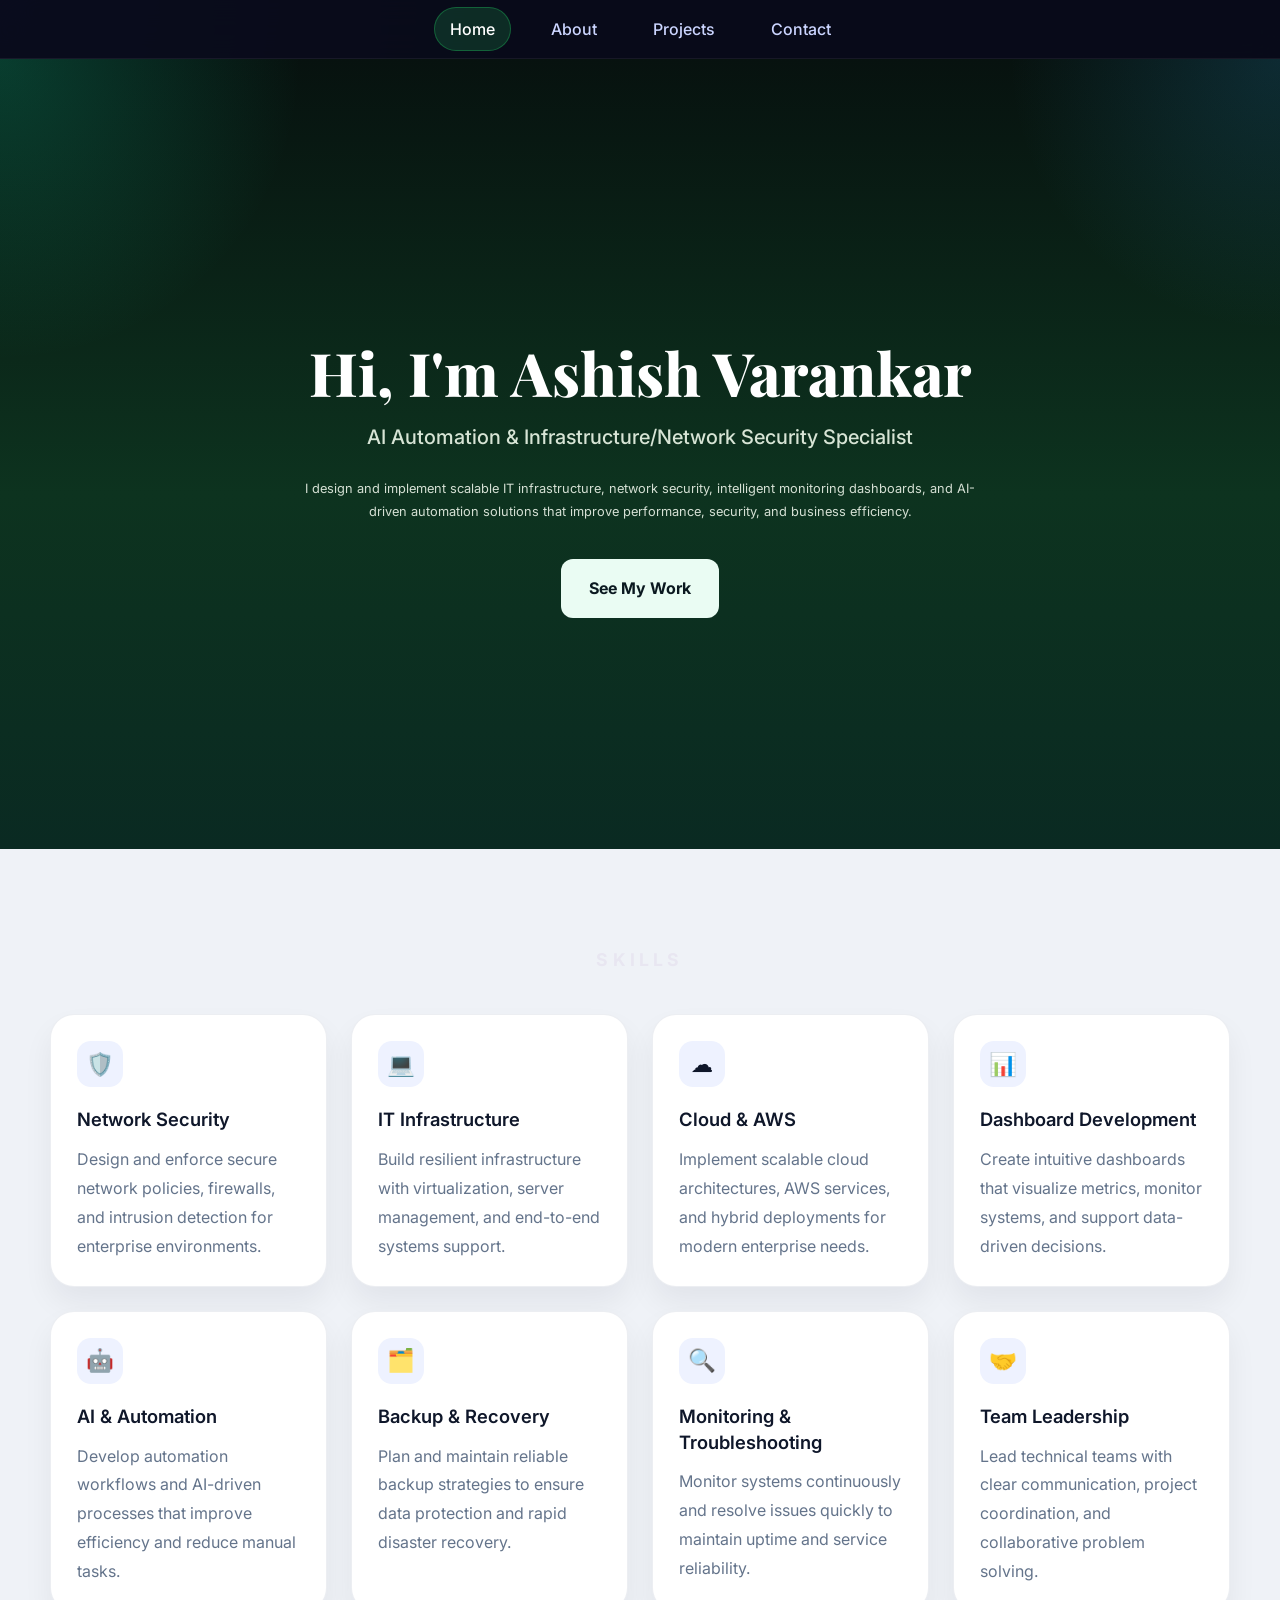
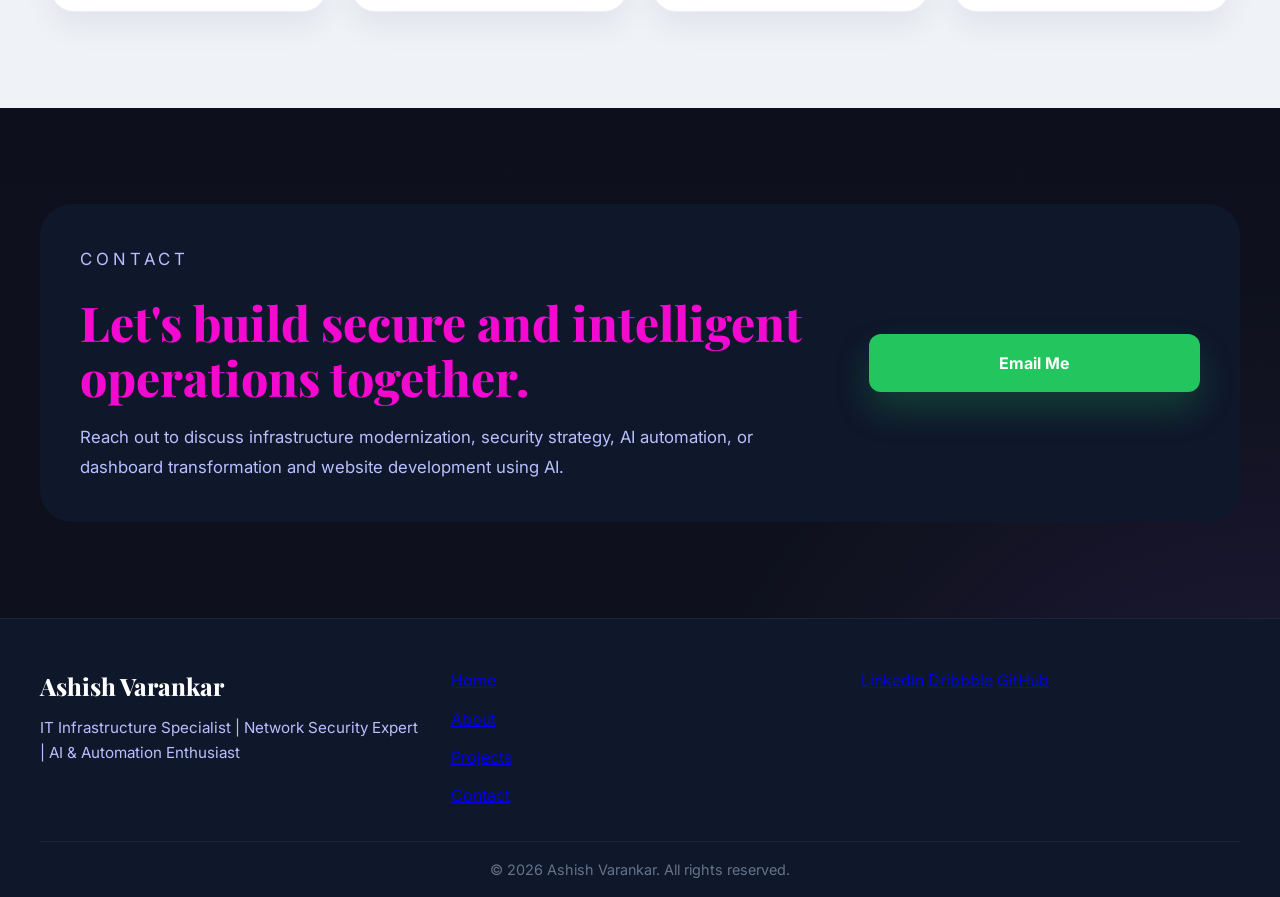
==== Ashish-portfolio/index.html @ 145ebffa "Fix submodule error and remove internal git folder" ====
<!DOCTYPE html>
<html lang="en">
<head>
  <meta charset="UTF-8">
  <meta name="viewport" content="width=device-width, initial-scale=1.0">
 <title>Ashish Varankar | AI Automation & Infrastructure Specialist</title>
  <link rel="stylesheet" href="styles.css">
</head>
<body>
  <header class="site-header">
    <nav class="navbar container">
      <button class="hamburger" aria-label="Toggle menu">
        <span></span>
        <span></span>
        <span></span>
      </button>
      <ul class="nav-links">
        <li><a href="index.html" class="nav-active">Home</a></li>
        <li><a href="about.html">About</a></li>
        <li><a href="projects.html">Projects</a></li>
        <li><a href="contact.html">Contact</a></li>
      </ul>
    </nav>
  </header>

  <main>
    <section id="home" class="hero-section">
      <div class="container hero-inner">
        <h1 class="hero-title-small">Hi, I'm Ashish Varankar</h1>
        <p class="hero-role">AI Automation & Infrastructure/Network Security Specialist</p>
        <p class="hero-description">I design and implement scalable IT infrastructure, network security, intelligent monitoring dashboards, and AI-driven automation solutions that improve performance, security, and business efficiency.</p>
        <a href="projects.html" class="cta-button">See My Work</a>
      </div>
    </section>

    <section id="skills" class="skills-section">
      <div class="container">
        <p class="section-eyebrow section-title">Skills</p>
        <div class="skills-grid">
          <article class="skill-card">
            <div class="skill-icon">🛡️</div>
            <h3>Network Security</h3>
            <p>Design and enforce secure network policies, firewalls, and intrusion detection for enterprise environments.</p>
          </article>
          <article class="skill-card">
            <div class="skill-icon">💻</div>
            <h3>IT Infrastructure</h3>
            <p>Build resilient infrastructure with virtualization, server management, and end-to-end systems support.</p>
          </article>
          <article class="skill-card">
            <div class="skill-icon">☁️</div>
            <h3>Cloud & AWS</h3>
            <p>Implement scalable cloud architectures, AWS services, and hybrid deployments for modern enterprise needs.</p>
          </article>
          <article class="skill-card">
            <div class="skill-icon">📊</div>
            <h3>Dashboard Development</h3>
            <p>Create intuitive dashboards that visualize metrics, monitor systems, and support data-driven decisions.</p>
          </article>
          <article class="skill-card">
            <div class="skill-icon">🤖</div>
            <h3>AI & Automation</h3>
            <p>Develop automation workflows and AI-driven processes that improve efficiency and reduce manual tasks.</p>
          </article>
          <article class="skill-card">
            <div class="skill-icon">🗂️</div>
            <h3>Backup & Recovery</h3>
            <p>Plan and maintain reliable backup strategies to ensure data protection and rapid disaster recovery.</p>
          </article>
          <article class="skill-card">
            <div class="skill-icon">🔍</div>
            <h3>Monitoring & Troubleshooting</h3>
            <p>Monitor systems continuously and resolve issues quickly to maintain uptime and service reliability.</p>
          </article>
          <article class="skill-card">
            <div class="skill-icon">🤝</div>
            <h3>Team Leadership</h3>
            <p>Lead technical teams with clear communication, project coordination, and collaborative problem solving.</p>
          </article>
        </div>
      </div>
    </section>

    <section id="contact" class="contact-section">
      <div class="container contact-card">
        <div>
          <p class="section-eyebrow">Contact</p>
          <h2 class="contact-heading">Let's build secure and intelligent operations together.</h2>
          <p>Reach out to discuss infrastructure modernization, security strategy, AI automation, or dashboard transformation and website development using AI.</p>
        </div>
        <a href="mailto:ashish@example.com" class="cta-button">Email Me</a>
      </div>
    </section>
  </main>

  <footer class="site-footer">
    <div class="container footer-content">
      <div class="footer-brand">
        <h3>Ashish Varankar</h3>
        <p>IT Infrastructure Specialist | Network Security Expert | AI & Automation Enthusiast</p>
      </div>
      <nav class="footer-nav">
        <ul>
          <li><a href="index.html">Home</a></li>
          <li><a href="about.html">About</a></li>
          <li><a href="projects.html">Projects</a></li>
          <li><a href="contact.html">Contact</a></li>
        </ul>
      </nav>
      <div class="footer-social">
        <a href="https://www.linkedin.com/in/ashish-varankar" target="_blank" rel="noopener">LinkedIn</a>
        <a href="https://dribbble.com/ashish-varankar" target="_blank" rel="noopener">Dribbble</a>
        <a href="https://github.com/ashish-varankar" target="_blank" rel="noopener">GitHub</a>
      </div>
    </div>
    <div class="container footer-copyright">
      <p>© 2026 Ashish Varankar. All rights reserved.</p>
    </div>
  </footer>

  <script src="script.js"></script>
</body>
</html>
---- Ashish-portfolio/styles.css ----
@import url('https://fonts.googleapis.com/css2?family=Inter:wght@400;500;600;700&family=Playfair+Display:wght@700;800&display=swap');

* {
  margin: 0;
  padding: 0;
  box-sizing: border-box;
}

:root {
  font-family: 'Inter', 'Segoe UI', system-ui, sans-serif;
  color: #eff2ff;
  background: #080a16;
  font-size: 16px;
  line-height: 1.6;
}

html {
  scroll-behavior: smooth;
}

body {
  min-height: 100vh;
  background: radial-gradient(circle at top left, rgba(79, 120, 255, 0.18), transparent 18%),
              radial-gradient(circle at bottom right, rgba(156, 85, 255, 0.14), transparent 22%),
              linear-gradient(180deg, #070915 0%, #090c18 100%);
  line-height: 1.65;
}

img {
  max-width: 100%;
  display: block;
}

button,
a {
  font: inherit;
}

.container {
  width: min(1200px, calc(100% - 2rem));
  margin: 0 auto;
}

.site-header {
  position: sticky;
  top: 0;
  z-index: 100;
  background: rgba(9, 12, 26, 0.9);
  backdrop-filter: blur(18px);
  border-bottom: 1px solid rgba(255, 255, 255, 0.06);
}

.navbar {
  display: flex;
  align-items: center;
  justify-content: center;
  gap: 1rem;
  padding: 1rem 0;
}

.brand {
  font-size: 1.1rem;
  font-weight: 700;
  letter-spacing: 0.08em;
  color: #ffffff;
  text-decoration: none;
}

.nav-links {
  display: flex;
  gap: 1.5rem;
  list-style: none;
}

.nav-links a {
  color: #cbd5ff;
  text-decoration: none;
  font-weight: 500;
  padding: 0.75rem 1rem;
  border-radius: 999px;
  transition: color 0.25s ease, background 0.25s ease;
}

.nav-links a:hover {
  color: #ffffff;
  background: rgba(255, 255, 255, 0.08);
}

.nav-links a.nav-active {
  color: #ffffff;
  background: rgba(34, 197, 94, 0.18);
  box-shadow: inset 0 0 0 1px rgba(34, 197, 94, 0.35);
}

.hamburger {
  display: none;
  flex-direction: column;
  gap: 5px;
  background: none;
  border: none;
  cursor: pointer;
  padding: 0.5rem;
}

.hamburger span {
  width: 24px;
  height: 2.5px;
  background: #ffffff;
  border-radius: 2px;
  transition: all 0.3s ease;
}

.hamburger.active span:nth-child(1) {
  transform: rotate(45deg) translate(8px, 8px);
}

.hamburger.active span:nth-child(2) {
  opacity: 0;
}

.hamburger.active span:nth-child(3) {
  transform: rotate(-45deg) translate(7px, -7px);
}

.hero-section {
  padding: 8rem 0 5rem;
  display: grid;
  place-items: center;
  min-height: calc(100vh - 110px);
  background: radial-gradient(circle at top left, rgba(14, 214, 159, 0.22), transparent 20%),
              radial-gradient(circle at top right, rgba(42, 154, 212, 0.18), transparent 18%),
              linear-gradient(180deg, #07120f 0%, #0d331f 55%, #0a2a22 100%);
}

.hero-inner {
  text-align: center;
  max-width: 720px;
  margin: 0 auto;
}

.eyebrow,
.section-eyebrow {
  display: inline-flex;
  align-items: center;
  gap: 0.6rem;
  font-size: 1.1rem;
  letter-spacing: 0.24em;
  text-transform: uppercase;
  color: #e8e6f1;
  margin-bottom: 1.3rem;
}

.skills-section .section-eyebrow {
  display: block;
  text-align: center;
  font-weight: 700;
  margin-bottom: 1.5rem;
}

.hero-copy h1,
.hero-inner h1 {
  font-family: 'Playfair Display', serif;
  font-size: 3.75rem;
  font-weight: 800;
  line-height: 1.1;
  margin-bottom: 1rem;
  color: #ffffff;
}

.hero-title-small {
  font-family: 'Playfair Display', serif;
  font-size: 3.5rem;
  font-weight: 500;
  line-height: 1.1;
  margin-bottom: 1rem;
  color: #ffffff;
}

.contact-heading {
  color: #7ddc97;
  font-size: 2.5rem;
  line-height: 1.2;
}

.hero-role {
  font-size: 1.25rem;
  font-weight: 500;
  color: #d7e4d5;
  margin-bottom: 1.5rem;
  line-height: 1.6;
}

.hero-description {
  max-width: 680px;
  margin: 0 auto 2.25rem;
  color: #d5e0d4;
  line-height: 1.8;
  font-size: 0.8rem;
  font-weight: 400;
}

.cta-button {
  display: inline-flex;
  align-items: center;
  justify-content: center;
  padding: 1rem 1.75rem;
  border-radius: 12px;
  background: #eafcf3;
  color: #0b1920;
  font-weight: 700;
  font-size: 1rem;
  text-decoration: none;
  transition: transform 0.3s ease, box-shadow 0.3s ease, background-color 0.3s ease;
  border: none;
  cursor: pointer;
}

.cta-button:hover {
  transform: translateY(-3px);
  box-shadow: 0 18px 40px rgba(0, 0, 0, 0.14);
  background: #d4f5e5;
}

.cta-button:active {
  transform: translateY(-1px);
}

.hero-panel,
.hero-card,
.hero-card-secondary,
.hero-card-label {
  display: none;
}

.section-eyebrow + h2 {
  margin-bottom: 1rem;
}

.about-section,
.projects-section,
.skills-section,
.contact-section {
  padding: 6rem 0;
}

.section-grid {
  display: grid;
  grid-template-columns: 1.4fr 0.9fr;
  gap: 2.5rem;
  align-items: start;
}

.about-section h2,
.projects-section h2,
.skills-section h2,
.contact-section h2 {
  font-family: 'Playfair Display', serif;
  font-size: 3rem;
  font-weight: 800;
  line-height: 1.15;
  color: #f309d0;
  margin-bottom: 1.25rem;
}

.about-section p,
.projects-section .section-intro,
.contact-section p {
  color: #475569;
  line-height: 1.8;
  max-width: 760px;
  font-size: 1.05rem;
}

.about-list {
  display: grid;
  gap: 1rem;
  margin-top: 2rem;
}

.about-list h3 {
  font-size: 1.15rem;
  margin-bottom: 0.5rem;
  color: #0f172a;
  font-weight: 600;
}

.about-list p {
  color: #64748b;
  line-height: 1.75;
}

.about-stats {
  display: grid;
  gap: 1rem;
}

.stat-card {
  background: #ffffff;
  border: 1px solid rgba(148, 163, 184, 0.18);
  border-radius: 24px;
  padding: 1.6rem;
}

.stat-card span {
  font-size: 2.5rem;
  font-weight: 700;
  color: #0f172a;
  display: block;
  margin-bottom: 0.75rem;
}

.stat-card p {
  color: #475569;
  line-height: 1.6;
}

.projects-section {
  background: rgba(255, 255, 255, 0.02);
}

.section-intro {
  margin-bottom: 2.5rem;
}

.project-grid,
.skills-grid {
  display: grid;
  gap: 1.5rem;
}

.project-grid {
  grid-template-columns: repeat(auto-fit, minmax(260px, 1fr));
}

.project-card {
  background: #ffffff;
  border-radius: 24px;
  box-shadow: 0 18px 40px rgba(15, 23, 42, 0.08);
  overflow: hidden;
  transition: transform 0.3s ease, box-shadow 0.3s ease;
}

.project-card:hover {
  transform: translateY(-6px);
  box-shadow: 0 24px 48px rgba(15, 23, 42, 0.14);
}

.project-image {
  min-height: 180px;
  display: grid;
  place-items: center;
  text-align: center;
  color: #f8fafc;
  font-size: 1.4rem;
  font-weight: 700;
  padding: 2rem;
}

.project-image h3 {
  margin: 0;
  color: #ffffff;
  font-size: 1.25rem;
}

.project-image-emerald {
  background: linear-gradient(135deg, #0f4c2d 0%, #22c55e 100%);
}

.project-image-forest {
  background: linear-gradient(135deg, #0a3a2f 0%, #16a34a 100%);
}

.project-image-navy {
  background: linear-gradient(135deg, #0f172a 0%, #0f4c81 100%);
}

.project-image-grass {
  background: linear-gradient(135deg, #115e25 0%, #16a34a 100%);
}

.project-content {
  padding: 1.75rem;
  color: #0f172a;
}

.project-content p {
  margin: 0 0 1rem;
  color: #475569;
  line-height: 1.8;
  font-size: 0.98rem;
}

.project-tags {
  display: flex;
  flex-wrap: wrap;
  gap: 0.6rem;
  margin-bottom: 1.5rem;
}

.project-tag {
  display: inline-flex;
  padding: 0.45rem 0.9rem;
  border-radius: 999px;
  background: #eff6ff;
  color: #0f172a;
  font-size: 0.78rem;
  font-weight: 600;
}

.secondary-button {
  display: inline-flex;
  align-items: center;
  justify-content: center;
  padding: 0.95rem 1.4rem;
  border-radius: 999px;
  background: #0f8230;
  color: #ffffff;
  text-decoration: none;
  font-weight: 700;
  font-size: 0.95rem;
  border: none;
  transition: background 0.3s ease, transform 0.3s ease;
  cursor: pointer;
}

.secondary-button:hover {
  background: #136c2f;
  transform: translateY(-1px);
}

.skills-section {
  background: #eff2f7;
  color: #0f172a;
}

.skills-section .container {
  max-width: 1180px;
}

.skills-grid {
  grid-template-columns: repeat(auto-fit, minmax(240px, 1fr));
  gap: 1.5rem;
  margin-top: 2.5rem;
}

.skill-card {
  background: #ffffff;
  border-radius: 24px;
  border: 1px solid rgba(148, 163, 184, 0.18);
  padding: 1.6rem;
  box-shadow: 0 16px 30px rgba(15, 23, 42, 0.06);
}

.skill-card:hover {
  transform: translateY(-4px);
}

.skill-icon {
  width: 2.9rem;
  height: 2.9rem;
  display: grid;
  place-items: center;
  border-radius: 14px;
  margin-bottom: 1.25rem;
  font-size: 1.4rem;
  background: #eef2ff;
}

.skill-card h3 {
  margin-bottom: 0.75rem;
  font-size: 1.15rem;
  color: #0f172a;
  font-weight: 600;
  line-height: 1.4;
}

.skill-card p {
  color: #64748b;
  line-height: 1.8;
}

.contact-section {
  background: rgba(255, 255, 255, 0.02);
}

.contact-card {
  display: grid;
  grid-template-columns: 1.6fr 0.7fr;
  gap: 2rem;
  background: #0f172a;
  border-radius: 32px;
  padding: 2.5rem;
  align-items: center;
}

.contact-card a.cta-button {
  background: #22c55e;
  color: #ffffff;
  box-shadow: 0 18px 35px rgba(34, 197, 94, 0.22);
}

.contact-card a.cta-button:hover {
  background: #16a34a;
}

.contact-card h2 {
  margin-bottom: 1rem;
}

.contact-card p {
  color: #b9bfff;
}

@media (max-width: 980px) {
  .hero-grid,
  .section-grid,
  .contact-card {
    grid-template-columns: 1fr;
  }

  .hero-panel,
  .about-stats {
    grid-template-columns: 1fr;
  }
}

@media (max-width: 720px) {
  .nav-links {
    flex-wrap: wrap;
    gap: 1rem;
  }

  .hero-section {
    padding-top: 4rem;
    padding-bottom: 3rem;
  }

  .hero-copy h1 {
    font-size: 2.75rem;
  }

  .hero-title {
    font-size: 1.3rem;
  }

  .project-card,
  .skill-card,
  .hero-card,
  .stat-card,
  .contact-card {
    border-radius: 22px;
  }
}

@media (max-width: 520px) {
  .hero-grid,
  .section-grid,
  .project-grid,
  .skills-grid {
    gap: 1.25rem;
  }

  .hero-actions {
    flex-direction: column;
    align-items: stretch;
  }
}

/* About Page Styles */
.about-page-hero {
  padding: 6rem 0 3rem;
  background: radial-gradient(circle at top left, rgba(14, 214, 159, 0.22), transparent 20%),
              radial-gradient(circle at top right, rgba(42, 154, 212, 0.18), transparent 18%),
              linear-gradient(180deg, #07120f 0%, #0d331f 55%, #0a2a22 100%);
  text-align: center;
  min-height: 50vh;
  display: grid;
  place-items: center;
}

.about-hero-inner h1 {
  font-family: 'Playfair Display', serif;
  font-size: 3.5rem;
  font-weight: 800;
  margin-bottom: 1rem;
  color: #ffffff;
  line-height: 1.2;
}

.about-hero-inner p {
  font-size: 1.15rem;
  color: #d5e0d4;
  max-width: 600px;
  margin: 0 auto;
  line-height: 1.7;
}

.about-page-content {
  padding: 4rem 0;
  background: #ffffff;
}

.about-content-grid {
  display: grid;
  grid-template-columns: 0.8fr 1.4fr;
  gap: 3rem;
  align-items: start;
}

.profile-placeholder {
  width: 300px;
  height: 300px;
  border-radius: 24px;
  background: linear-gradient(135deg, #0d331f 0%, #07120f 100%);
  display: grid;
  place-items: center;
  font-size: 4.5rem;
  font-weight: 700;
  color: #7ddc97;
  margin-bottom: 2rem;
}

.about-meta {
  display: grid;
  gap: 1rem;
}

.meta-item {
  background: #f6f7ff;
  padding: 1.25rem;
  border-radius: 16px;
}

.meta-label {
  display: block;
  font-size: 0.85rem;
  letter-spacing: 0.15em;
  text-transform: uppercase;
  color: #7f86ff;
  margin-bottom: 0.5rem;
}

.meta-value {
  font-size: 1.15rem;
  font-weight: 700;
  color: #0f172a;
}

.about-text-section h2 {
  font-family: 'Playfair Display', serif;
  font-size: 2.25rem;
  font-weight: 800;
  margin-bottom: 1.5rem;
  color: #0f172a;
  line-height: 1.2;
}

.about-text-section h3 {
  font-family: 'Inter', sans-serif;
  font-size: 1.25rem;
  margin: 2rem 0 0.85rem;
  color: #0f172a;
  font-weight: 700;
}

.about-text-section p {
  line-height: 1.85;
  color: #475569;
  margin-bottom: 1.5rem;
  font-size: 1rem;
}

.timeline-section {
  padding: 5rem 0;
  background: #f6f7ff;
}

.timeline-section h2 {
  font-size: 2.5rem;
  margin-bottom: 3rem;
  text-align: center;
  color: #0f172a;
}

.timeline {
  position: relative;
  max-width: 860px;
  margin: 0 auto;
  padding-left: 80px;
}

.timeline::before {
  content: '';
  position: absolute;
  left: 34px;
  top: 0;
  width: 3px;
  height: 100%;
  background: linear-gradient(180deg, #7ddc97 0%, rgba(125, 220, 151, 0.2) 100%);
}

.timeline-item {
  display: grid;
  grid-template-columns: 90px 1fr;
  gap: 1.5rem;
  align-items: flex-start;
  margin-bottom: 2.25rem;
  position: relative;
}

.timeline-marker {
  position: relative;
  width: 42px;
  min-width: 42px;
  height: 42px;
  background: #ffffff;
  border: 2px solid #7ddc97;
  border-radius: 50%;
  display: grid;
  place-items: center;
  font-weight: 700;
  color: #0f172a;
  font-size: 0.95rem;
}

.timeline-content {
  padding-top: 0.35rem;
}

.timeline-content h3 {
  font-size: 1.2rem;
  margin-bottom: 0.55rem;
  color: #0f172a;
}

.timeline-content p {
  color: #475569;
  line-height: 1.75;
  margin: 0;
}

@media (max-width: 768px) {
  .hamburger {
    display: flex;
  }

  .navbar {
    position: relative;
    justify-content: flex-end;
  }

  .nav-links {
    position: absolute;
    top: 100%;
    left: 0;
    right: 0;
    flex-direction: column;
    align-items: flex-start;
    gap: 0;
    background: rgba(9, 12, 26, 0.95);
    backdrop-filter: blur(18px);
    border-bottom: 1px solid rgba(255, 255, 255, 0.06);
    padding: 1rem 0;
    border-radius: 0;
    transform: translateY(-100vh);
    opacity: 0;
    visibility: hidden;
    transition: all 0.3s ease;
    z-index: 50;
  }

  .nav-links.active {
    transform: translateY(0);
    opacity: 1;
    visibility: visible;
  }

  .nav-links li {
    width: 100%;
  }

  .nav-links a {
    display: block;
    width: 100%;
    padding: 1rem 1.5rem;
    border-radius: 0;
  }

  .about-content-grid {
    grid-template-columns: 1fr;
  }

  .profile-placeholder {
    width: 100%;
    max-width: 280px;
    margin: 0 auto 1.5rem;
  }

  .timeline::before {
    left: 20px;
  }

  .timeline-item:nth-child(odd) .timeline-content,
  .timeline-item:nth-child(even) .timeline-content {
    margin-left: 100px;
    margin-right: 0;
    text-align: left;
  }

  .timeline-marker {
    left: 20px;
    width: 50px;
    height: 50px;
    font-size: 0.95rem;
  }

  .contact-layout {
    grid-template-columns: 1fr;
  }

  .project-grid {
    grid-template-columns: 1fr;
  }
}

.projects-hero,
.contact-page-hero {
  padding: 6rem 0 3rem;
  color: #ffffff;
}

.projects-hero {
  background: radial-gradient(circle at top left, rgba(14, 214, 159, 0.22), transparent 20%),
              radial-gradient(circle at top right, rgba(42, 154, 212, 0.18), transparent 18%),
              linear-gradient(180deg, #07120f 0%, #0d331f 55%, #0a2a22 100%);
}

.contact-page-hero {
  background: radial-gradient(circle at top left, rgba(79, 120, 255, 0.18), transparent 20%),
              radial-gradient(circle at bottom right, rgba(156, 85, 255, 0.16), transparent 18%),
              linear-gradient(180deg, #07120f 0%, #0c1523 100%);
  text-align: left;
}

.contact-page-hero .container {
  text-align: left;
}

.card-eyebrow {
  display: inline-block;
  font-size: 0.8rem;
  letter-spacing: 0.18em;
  text-transform: uppercase;
  color: #64748b;
  margin-bottom: 0.75rem;
}

.status-card {
  margin-top: 1rem;
  padding: 1rem 1rem;
  background: #f8fafc;
  border: 1px solid #d1d5db;
  border-radius: 18px;
}

.status-row {
  display: flex;
  align-items: center;
  justify-content: space-between;
  gap: 1rem;
  color: #334155;
  font-weight: 600;
}

.status-content {
  display: flex;
  align-items: center;
  gap: 0.5rem;
}

.spinner {
  width: 16px;
  height: 16px;
  border: 2px solid #e2e8f0;
  border-top: 2px solid #3b82f6;
  border-radius: 50%;
  animation: spin 1s linear infinite;
}

@keyframes spin {
  0% { transform: rotate(0deg); }
  100% { transform: rotate(360deg); }
}

.dismiss-button {
  background: #fef2f2;
  color: #b91c1c;
  border: 1px solid #fecaca;
  border-radius: 999px;
  padding: 0.55rem 1rem;
  cursor: pointer;
}

.hidden {
  display: none;
}

.projects-hero .hero-description,
.contact-page-hero p {
  margin: 1.5rem auto 0;
  max-width: 740px;
  color: #d5e0d4;
  line-height: 1.8;
  font-size: 1.05rem;
}

.projects-hero h1,
.contact-page-hero h1 {
  font-family: 'Playfair Display', serif;
  font-size: 1.50rem;
  font-weight: 800;
  line-height: 1.2;
  margin-bottom: 1rem;
}

.projects-gallery {
  padding: 4rem 0 6rem;
  background: #090c18;
}

.project-grid {
  grid-template-columns: repeat(auto-fit, minmax(260px, 1fr));
}

.project-card {
  overflow: hidden;
  opacity: 0;
  transform: translateY(20px);
  animation: fadeInUp 0.65s ease forwards;
}

.project-card:nth-child(1) {
  animation-delay: 0.08s;
}

.project-card:nth-child(2) {
  animation-delay: 0.16s;
}

.project-card:nth-child(3) {
  animation-delay: 0.24s;
}

.project-card:nth-child(4) {
  animation-delay: 0.32s;
}

.project-card:nth-child(5) {
  animation-delay: 0.40s;
}

.project-image {
  min-height: 200px;
  display: grid;
  place-items: center;
  color: #f8fafc;
  font-size: 1.15rem;
  font-weight: 700;
  text-align: center;
}

.project-content {
  padding: 1.5rem;
}

.project-tags {
  display: flex;
  flex-wrap: wrap;
  gap: 0.65rem;
  margin: 1rem 0 1.5rem;
}

.project-tag {
  display: inline-flex;
  padding: 0.45rem 0.9rem;
  border-radius: 999px;
  background: rgba(255, 255, 255, 0.08);
  color: #cbd5ff;
  font-size: 0.82rem;
}

.secondary-button {
  display: inline-flex;
  align-items: center;
  justify-content: center;
  padding: 0.95rem 1.3rem;
  border-radius: 12px;
  background: rgba(255, 255, 255, 0.08);
  color: #ffffff;
  text-decoration: none;
  font-weight: 700;
  font-size: 0.95rem;
  border: 1px solid rgba(255, 255, 255, 0.12);
  transition: background 0.3s ease, transform 0.3s ease, border-color 0.3s ease;
  cursor: pointer;
}

.secondary-button:hover {
  background: rgba(255, 255, 255, 0.16);
  border-color: rgba(255, 255, 255, 0.25);
  transform: translateY(-2px);
}

.secondary-button:active {
  transform: translateY(0);
}

.contact-page-content {
  padding: 4rem 0 6rem;
  background: #f8fafc;
}

.contact-layout {
  display: grid;
  grid-template-columns: 1.7fr 1fr;
  gap: 2.5rem;
}

.contact-form-card,
.contact-details-card {
  background: #ffffff;
  border-radius: 28px;
  padding: 2rem;
  box-shadow: 0 24px 48px rgba(15, 23, 42, 0.08);
}

.contact-form-card h2,
.contact-details-card h2 {
  font-family: 'Playfair Display', serif;
  font-size: 1.75rem;
  font-weight: 800;
  margin-bottom: 1.5rem;
  color: #0f172a;
  line-height: 1.2;
}

.contact-details-card p {
  color: #475569;
  line-height: 1.7;
  font-size: 0.95rem;
}

.contact-form {
  display: grid;
  gap: 1.25rem;
}

.form-group label {
  display: block;
  margin-bottom: 0.55rem;
  color: #0f172a;
  font-weight: 600;
  font-size: 0.95rem;
}

.form-group input,
.form-group select,
.form-group textarea {
  width: 100%;
  border: 1px solid rgba(148, 163, 184, 0.3);
  border-radius: 12px;
  padding: 0.95rem 1rem;
  background: #f8fafc;
  color: #0f172a;
  font-family: 'Inter', sans-serif;
  font-size: 0.95rem;
  line-height: 1.6;
  transition: border-color 0.3s ease, box-shadow 0.3s ease;
}

.form-group input:focus,
.form-group select:focus,
.form-group textarea:focus {
  outline: none;
  border-color: #7ddc97;
  box-shadow: 0 0 0 4px rgba(125, 220, 151, 0.12);
}

.form-group textarea {
  resize: vertical;
  font-family: 'Inter', sans-serif;
}

.success-message {
  display: none;
  margin-top: 0.5rem;
  color: #16a34a;
  font-weight: 600;
}

.success-message.visible {
  display: block;
}

.admin-content {
  padding: 4rem 0 5rem;
}

.admin-toolbar {
  display: flex;
  align-items: center;
  justify-content: space-between;
  gap: 1rem;
  margin-bottom: 1.5rem;
}

.admin-status {
  color: #64748b;
  font-weight: 600;
}

.admin-status.error {
  color: #dc2626;
}

.admin-submission-list {
  display: grid;
  gap: 1.5rem;
}

.submission-card {
  background: #ffffff;
  border: 1px solid #e2e8f0;
  border-radius: 24px;
  padding: 1.5rem;
  box-shadow: 0 20px 40px rgba(15, 23, 42, 0.05);
  transition: border-color 0.2s ease, background-color 0.2s ease;
}

.submission-card.unread {
  border-color: #38bdf8;
  background-color: #f0f9ff;
}

.submission-card.read {
  border-color: #10b981;
  background-color: #ecfdf5;
}

.submission-card-header {
  display: flex;
  align-items: flex-start;
  justify-content: space-between;
  gap: 1rem;
  margin-bottom: 1rem;
}

.submission-card-header h3 {
  margin: 0;
  font-size: 1.1rem;
}

.submission-card-badge {
  display: inline-flex;
  align-items: center;
  justify-content: center;
  padding: 0.45rem 0.9rem;
  border-radius: 999px;
  font-size: 0.8rem;
  font-weight: 700;
  letter-spacing: 0.08em;
  text-transform: uppercase;
  color: #0f766e;
  background: rgba(16, 185, 129, 0.12);
}

.submission-card.unread .submission-card-badge {
  color: #0c4a6e;
  background: rgba(56, 189, 248, 0.15);
}

.submission-card-meta,
.submission-card-meta-row {
  display: flex;
  flex-wrap: wrap;
  gap: 0.75rem;
  color: #475569;
  font-size: 0.95rem;
}

.submission-card-message {
  margin: 1rem 0;
  color: #334155;
  line-height: 1.75;
  white-space: pre-wrap;
}

.submission-card-footer {
  display: flex;
  align-items: center;
  justify-content: flex-end;
}

.mark-read-button {
  border: 1px solid #0f766e;
  background: #0f766e;
  color: #ffffff;
  border-radius: 999px;
  padding: 0.75rem 1.25rem;
  font-weight: 700;
  cursor: pointer;
  transition: background-color 0.2s ease, border-color 0.2s ease;
}

.mark-read-button:hover:not(:disabled) {
  background: #0f766e;
}

.mark-read-button:disabled {
  opacity: 0.65;
  cursor: not-allowed;
}

.contact-details-list {
  display: grid;
  gap: 1.5rem;
  margin-top: 1.5rem;
}

.contact-details-list li {
  display: grid;
  gap: 0.4rem;
}

.contact-details-list strong {
  color: #0f172a;
  font-weight: 700;
  font-size: 0.9rem;
  letter-spacing: 0.05em;
  text-transform: uppercase;
}

.contact-details-list span,
.contact-details-list a {
  color: #475569;
  text-decoration: none;
  font-size: 1rem;
  line-height: 1.6;
  transition: color 0.3s ease;
}

.contact-details-list a:hover {
  color: #7ddc97;
}

@keyframes fadeInUp {
  to {
    opacity: 1;
    transform: translateY(0);
  }
}

@media (max-width: 980px) {
  .contact-layout,
  .project-grid {
    grid-template-columns: 1fr;
  }
}

@media (max-width: 720px) {
  .projects-hero,
  .contact-page-hero {
    padding: 4rem 0 2.5rem;
  }

  .contact-page-content {
    padding: 3rem 0 4rem;
  }
}

/* Footer Styles */
.site-footer {
  background: #0f172a;
  color: #cbd5ff;
  padding: 3rem 0 1rem;
  border-top: 1px solid rgba(255, 255, 255, 0.06);
}

.footer-content {
  display: grid;
  grid-template-columns: 1fr 1fr 1fr;
  gap: 2rem;
  margin-bottom: 2rem;
}

.footer-brand h3 {
  font-family: 'Playfair Display', serif;
  font-size: 1.5rem;
  margin-bottom: 0.5rem;
  color: #ffffff;
  font-weight: 800;
}

.footer-brand p {
  color: #b9bfff;
  line-height: 1.65;
  font-size: 0.95rem;
}

.footer-nav ul {
  list-style: none;
  display: flex;
  flex-direction: column;
  gap: 0.75rem;
}

.footer-nav a,
.footer-social a {
  transition: color 0.3s ease, transform 0.3s ease;
}

.footer-nav a:hover,
.footer-social a:hover {
  color: #7ddc97;
  transform: translateX(3px);
}

.footer-copyright {
  border-top: 1px solid rgba(255, 255, 255, 0.06);
  padding-top: 1rem;
  text-align: center;
}

.footer-copyright p {
  color: #64748b;
  font-size: 0.9rem;
}

@media (max-width: 720px) {
  .footer-content {
    grid-template-columns: 1fr;
    gap: 1.5rem;
    text-align: center;
  }

  .footer-social {
    justify-content: center;
  }
}
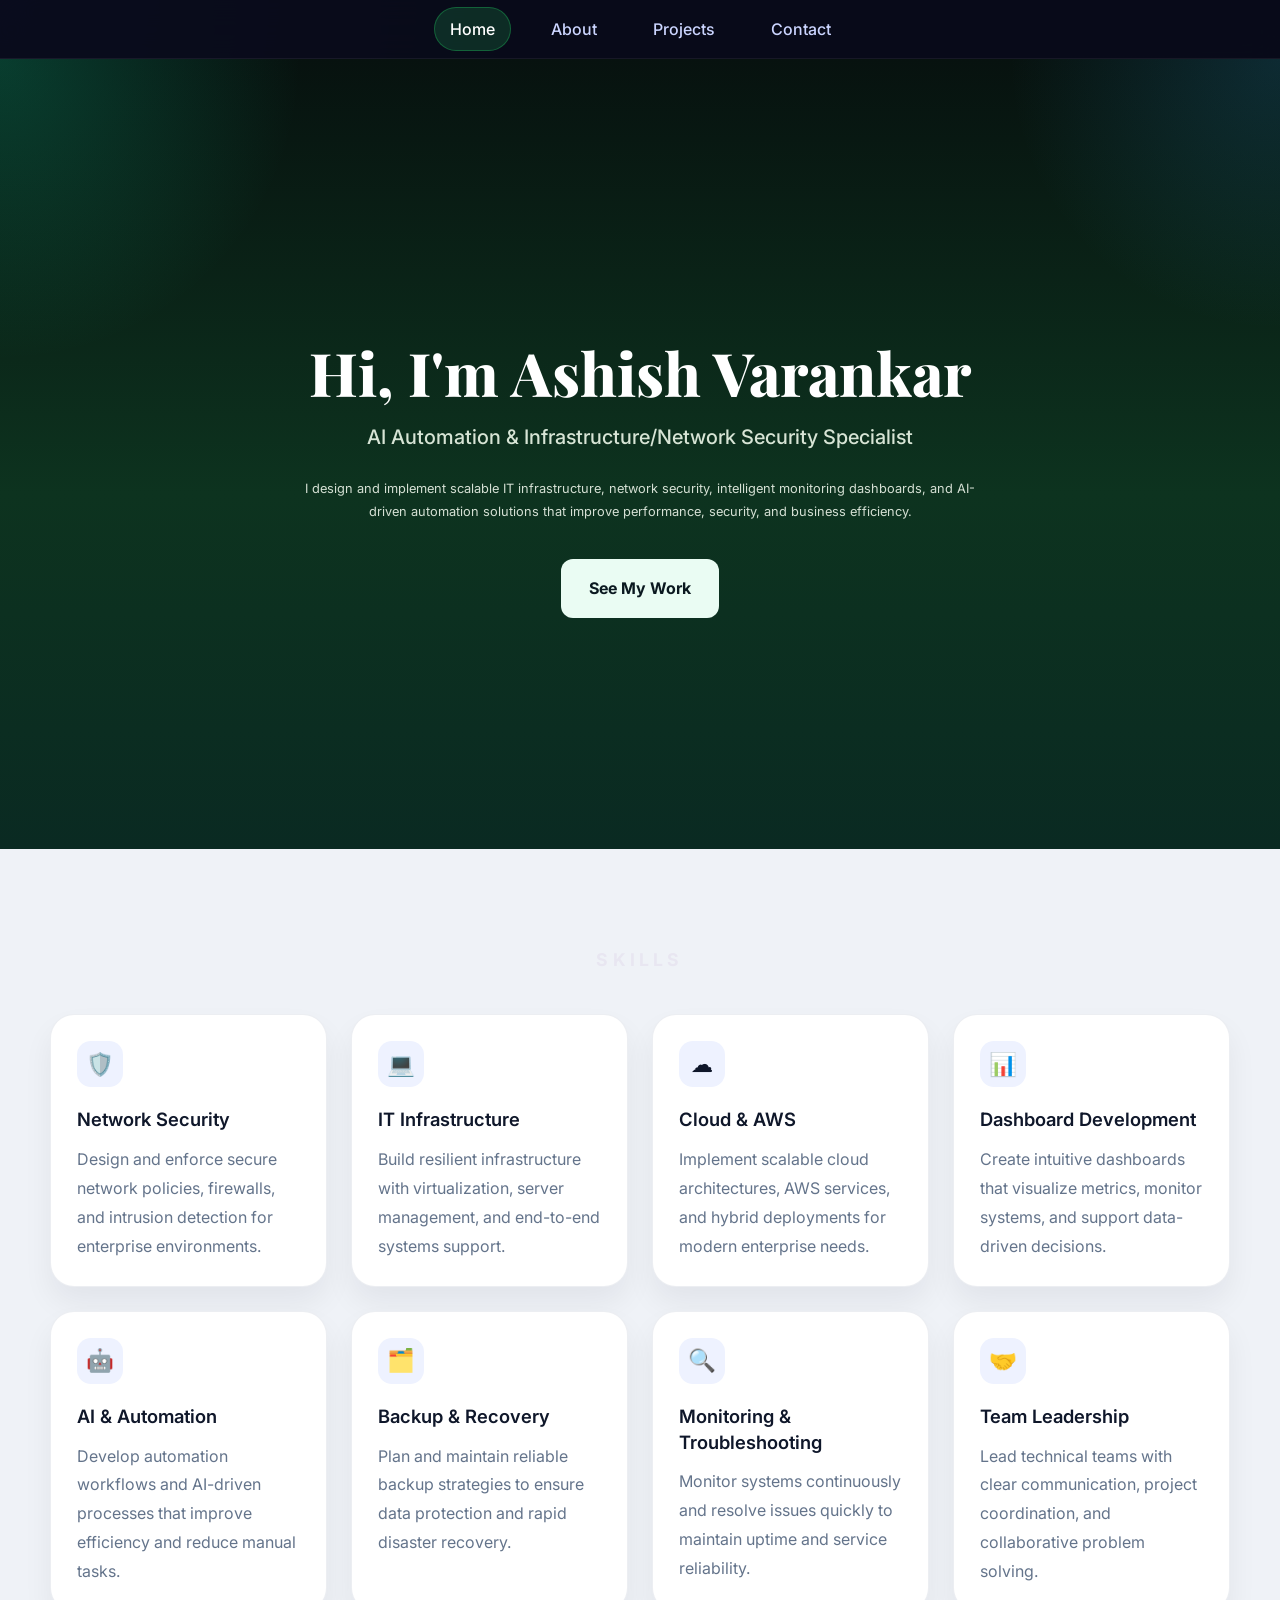
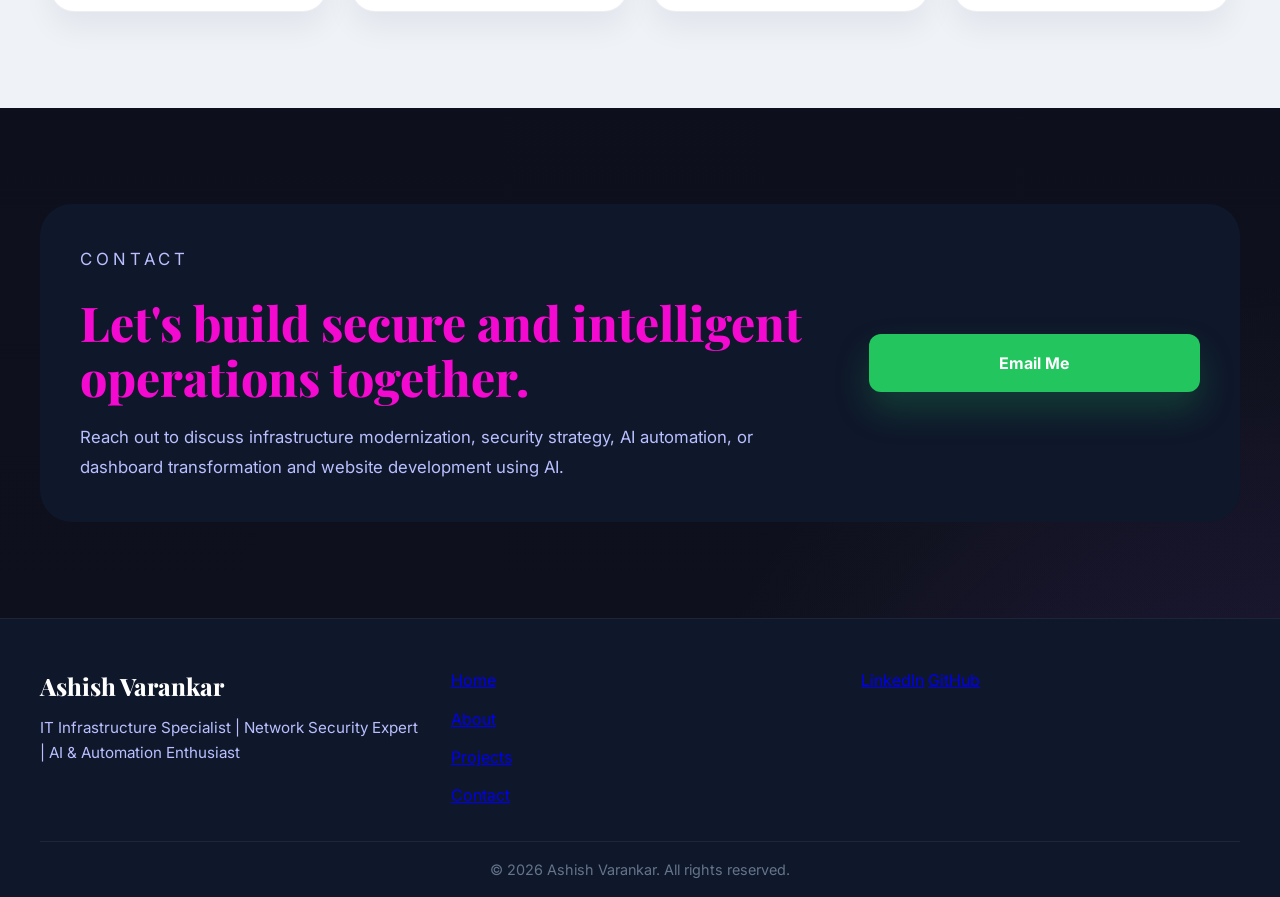
==== commit 3f3f2bc2: "Updated portfolio content and styling" ====
--- a/Ashish-portfolio/index.html
+++ b/Ashish-portfolio/index.html
@@ -109,7 +109,6 @@
       </nav>
       <div class="footer-social">
         <a href="https://www.linkedin.com/in/ashish-varankar" target="_blank" rel="noopener">LinkedIn</a>
-        <a href="https://dribbble.com/ashish-varankar" target="_blank" rel="noopener">Dribbble</a>
         <a href="https://github.com/ashish-varankar" target="_blank" rel="noopener">GitHub</a>
       </div>
     </div>
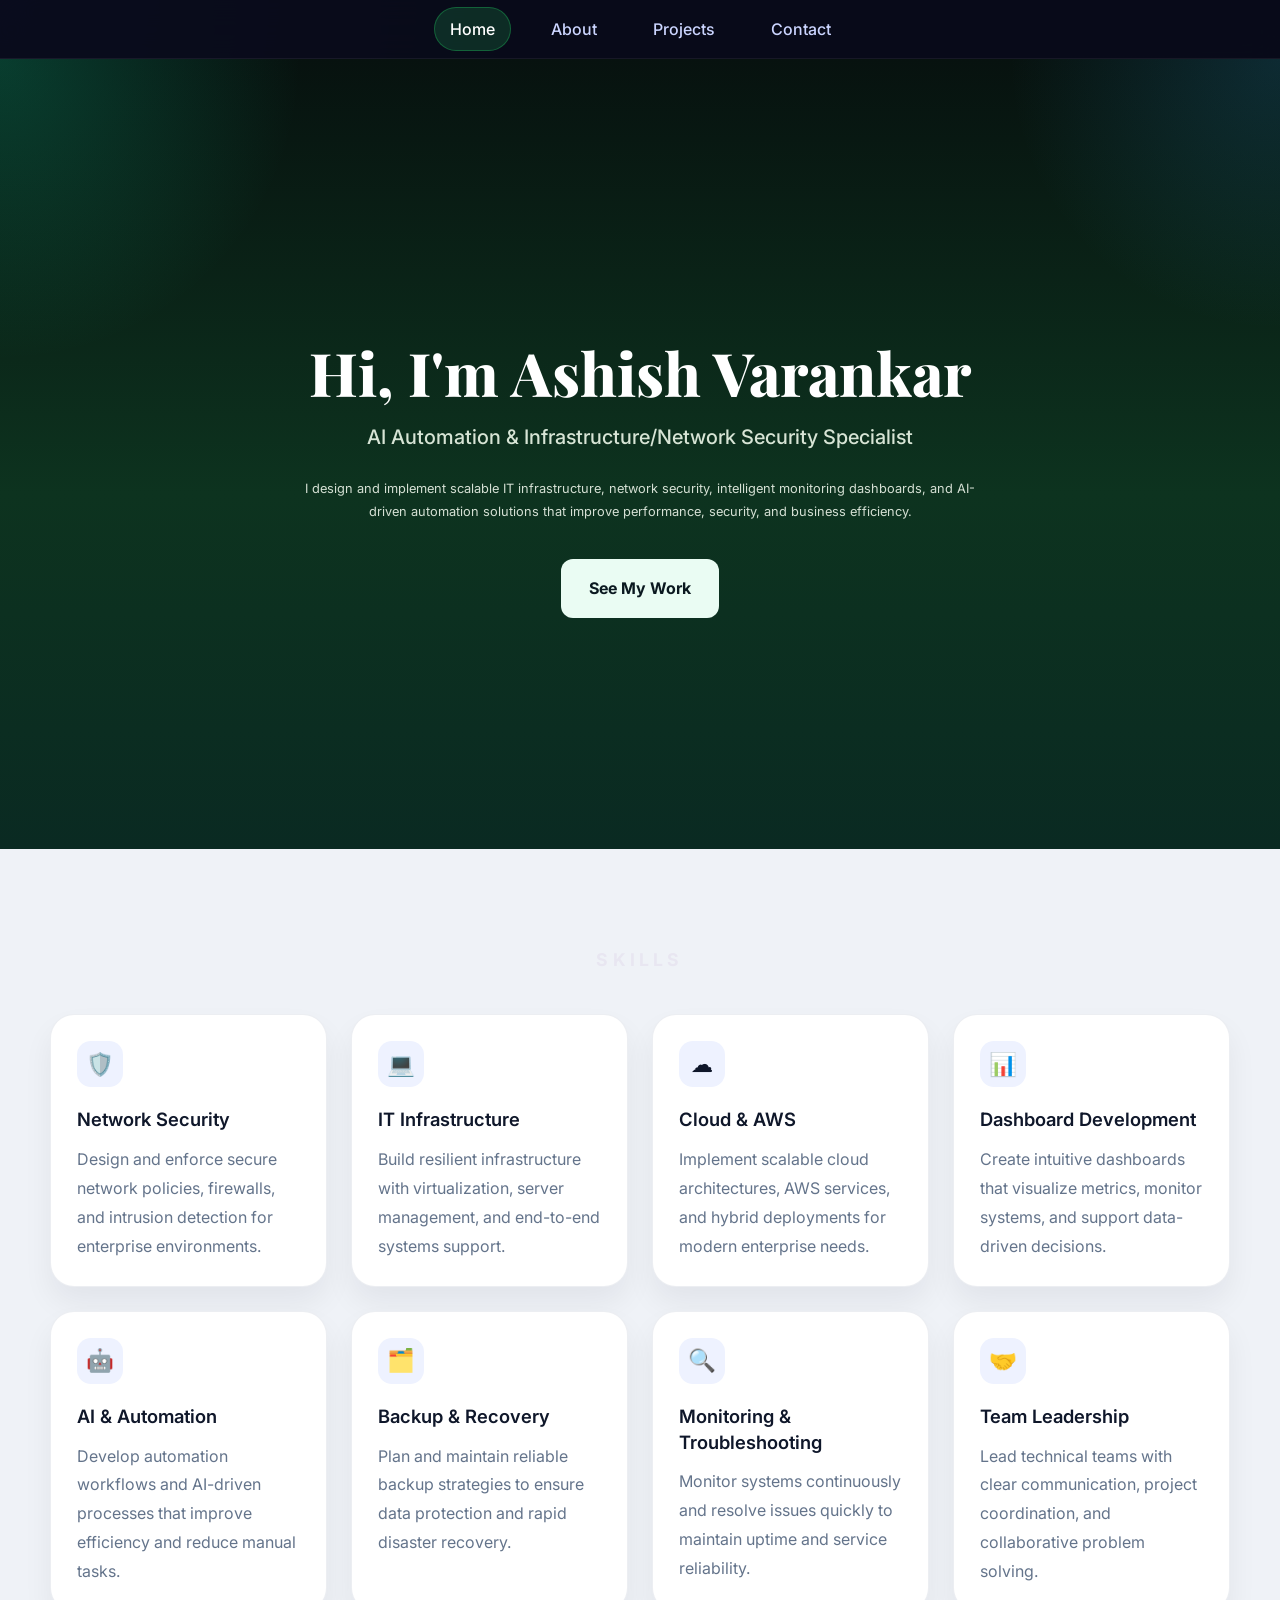
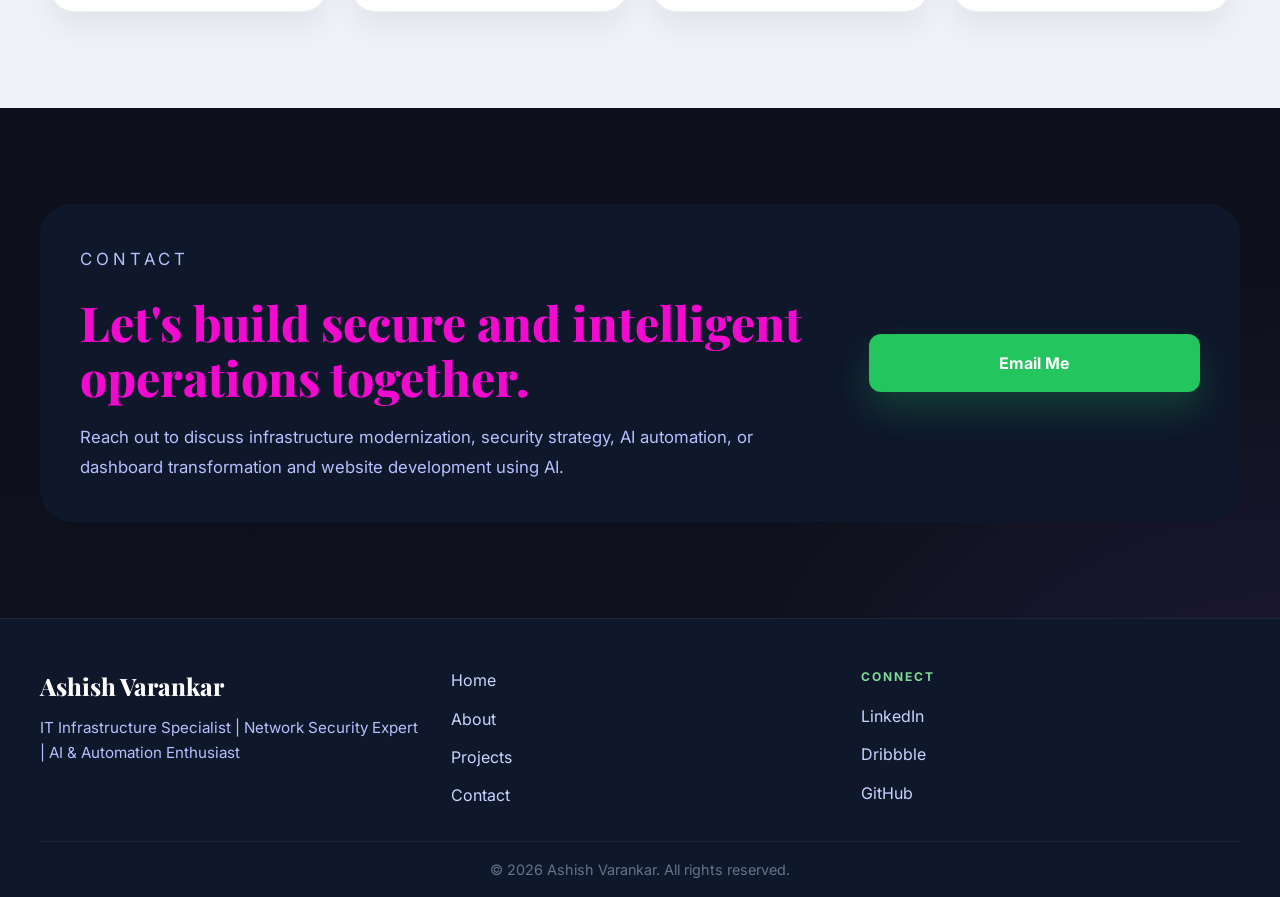
==== commit ec04291a: "Implement footer design: add CONNECT section and Dribbble link on all pages" ====
--- a/Ashish-portfolio/index.html
+++ b/Ashish-portfolio/index.html
@@ -107,9 +107,13 @@
           <li><a href="contact.html">Contact</a></li>
         </ul>
       </nav>
-      <div class="footer-social">
-        <a href="https://www.linkedin.com/in/ashish-varankar" target="_blank" rel="noopener">LinkedIn</a>
-        <a href="https://github.com/ashish-varankar" target="_blank" rel="noopener">GitHub</a>
+      <div class="footer-social-section">
+        <p class="footer-section-label">CONNECT</p>
+        <div class="footer-social">
+          <a href="https://www.linkedin.com/in/ashish-varankar" target="_blank" rel="noopener">LinkedIn</a>
+          <a href="https://dribbble.com/ashish-varankar" target="_blank" rel="noopener">Dribbble</a>
+          <a href="https://github.com/ashish-varankar" target="_blank" rel="noopener">GitHub</a>
+        </div>
       </div>
     </div>
     <div class="container footer-copyright">
--- a/Ashish-portfolio/styles.css
+++ b/Ashish-portfolio/styles.css
@@ -1317,12 +1317,35 @@
 .footer-nav a,
 .footer-social a {
   transition: color 0.3s ease, transform 0.3s ease;
+  color: #cbd5ff;
+  text-decoration: none;
+  display: block;
 }
 
 .footer-nav a:hover,
 .footer-social a:hover {
   color: #7ddc97;
   transform: translateX(3px);
+}
+
+.footer-social-section {
+  display: flex;
+  flex-direction: column;
+}
+
+.footer-section-label {
+  font-size: 0.75rem;
+  letter-spacing: 0.16em;
+  text-transform: uppercase;
+  font-weight: 700;
+  color: #7ddc97;
+  margin-bottom: 1rem;
+}
+
+.footer-social {
+  display: flex;
+  flex-direction: column;
+  gap: 0.75rem;
 }
 
 .footer-copyright {
@@ -1343,7 +1366,17 @@
     text-align: center;
   }
 
+  .footer-nav ul {
+    justify-content: center;
+  }
+
+  .footer-social-section {
+    align-items: center;
+  }
+
   .footer-social {
+    flex-direction: row;
     justify-content: center;
-  }
-}
+    gap: 1.5rem;
+  }
+}
